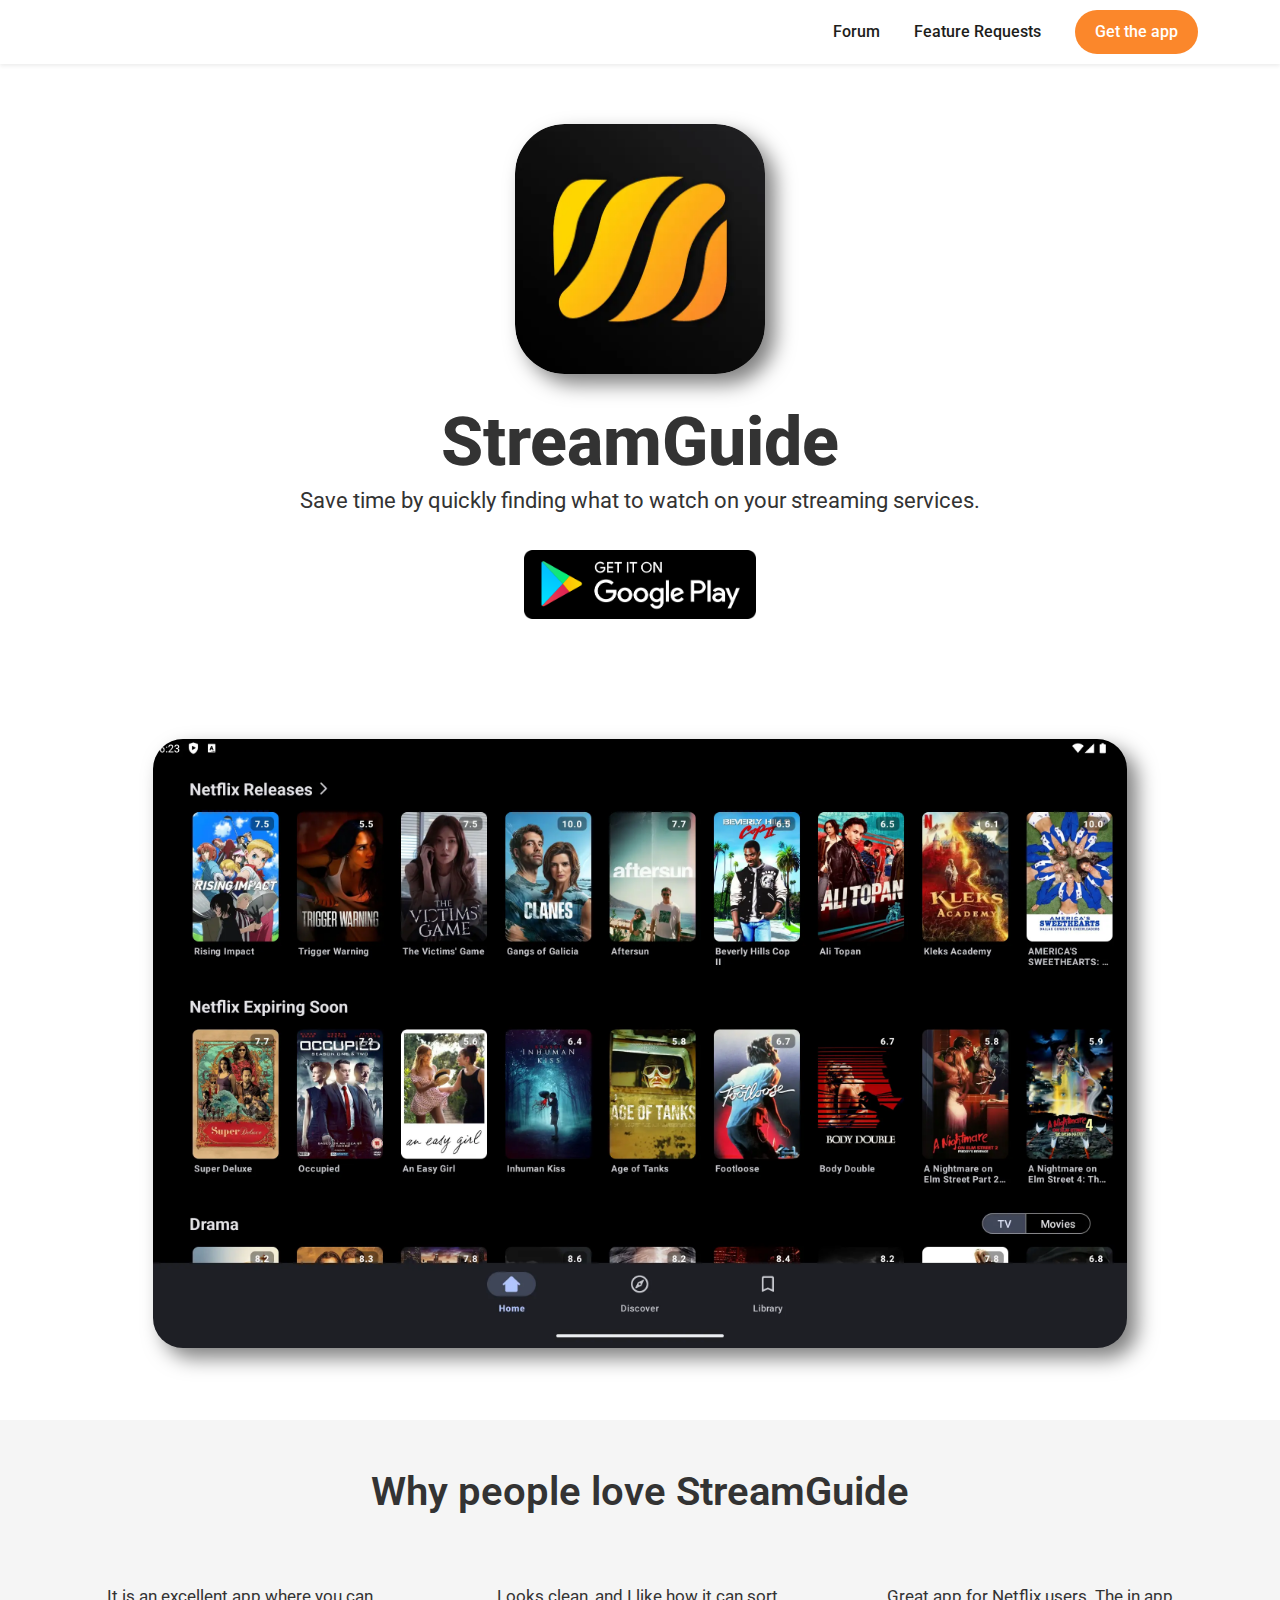
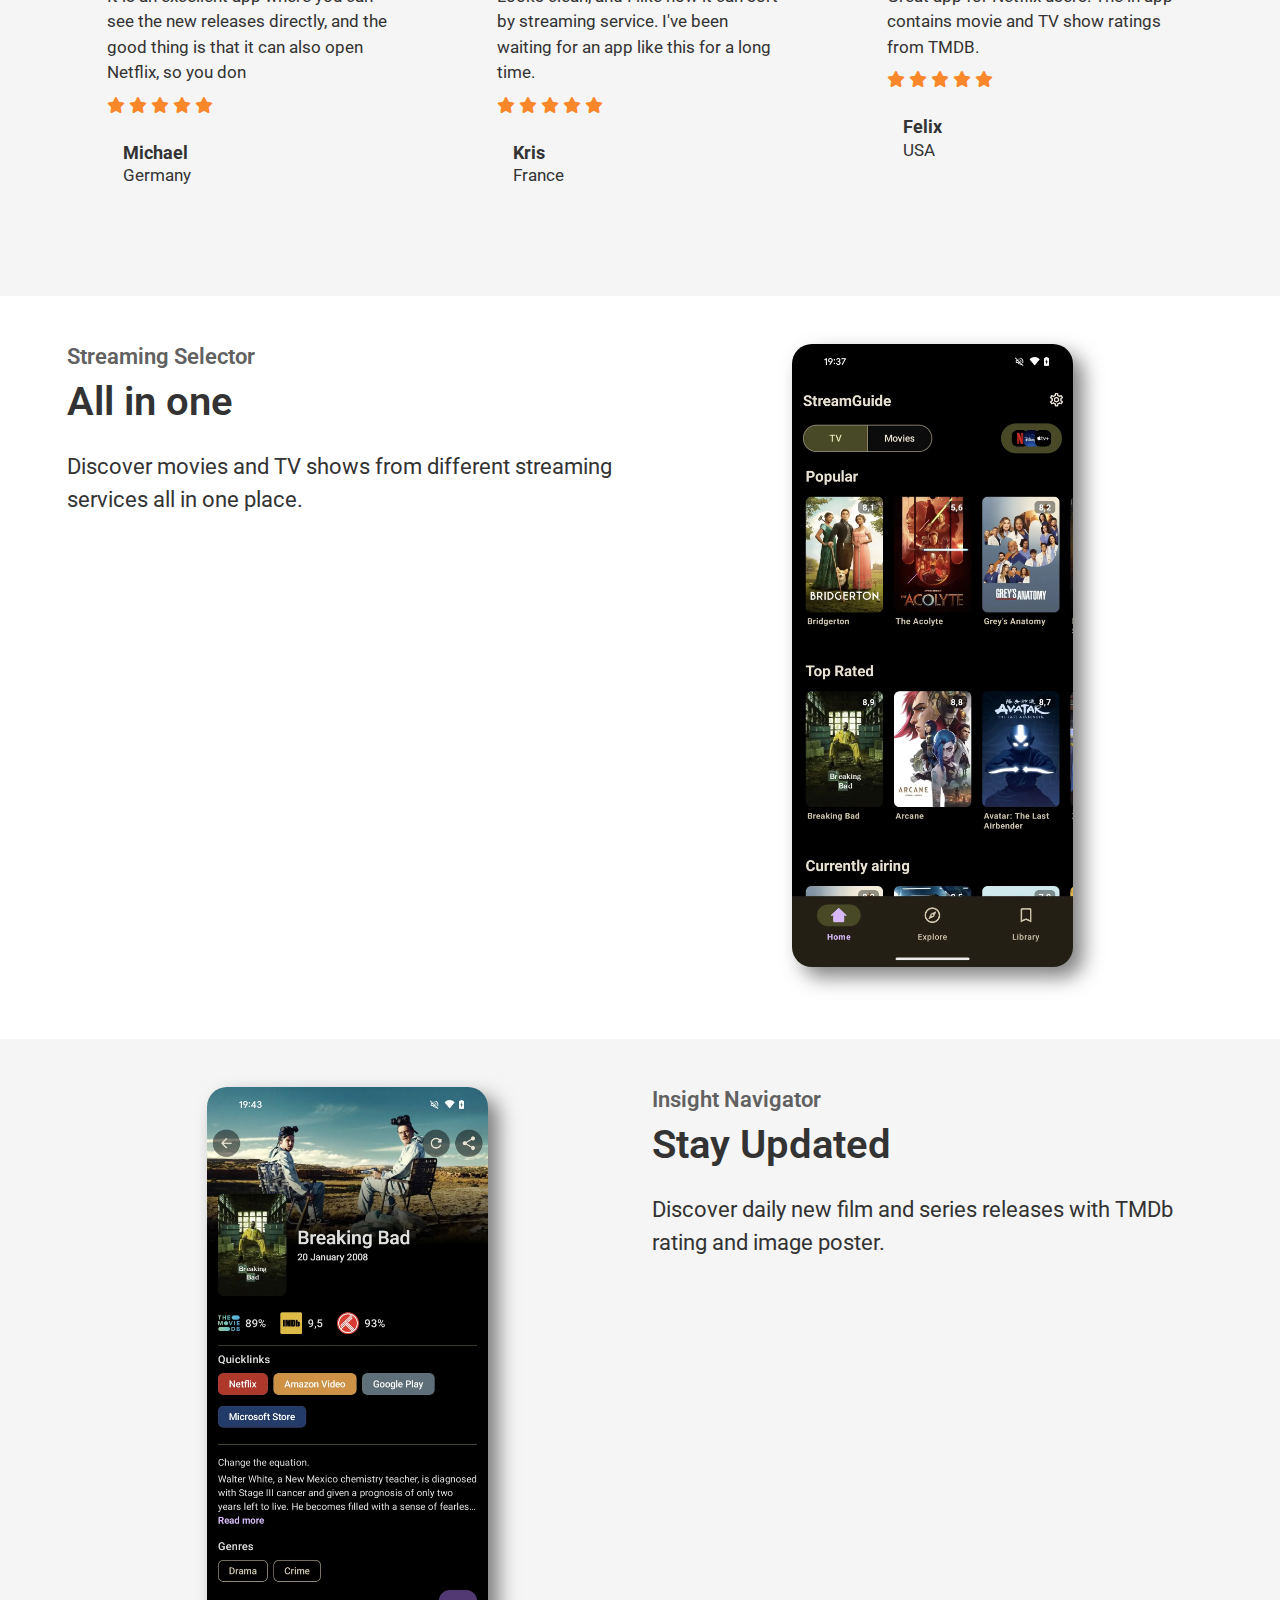
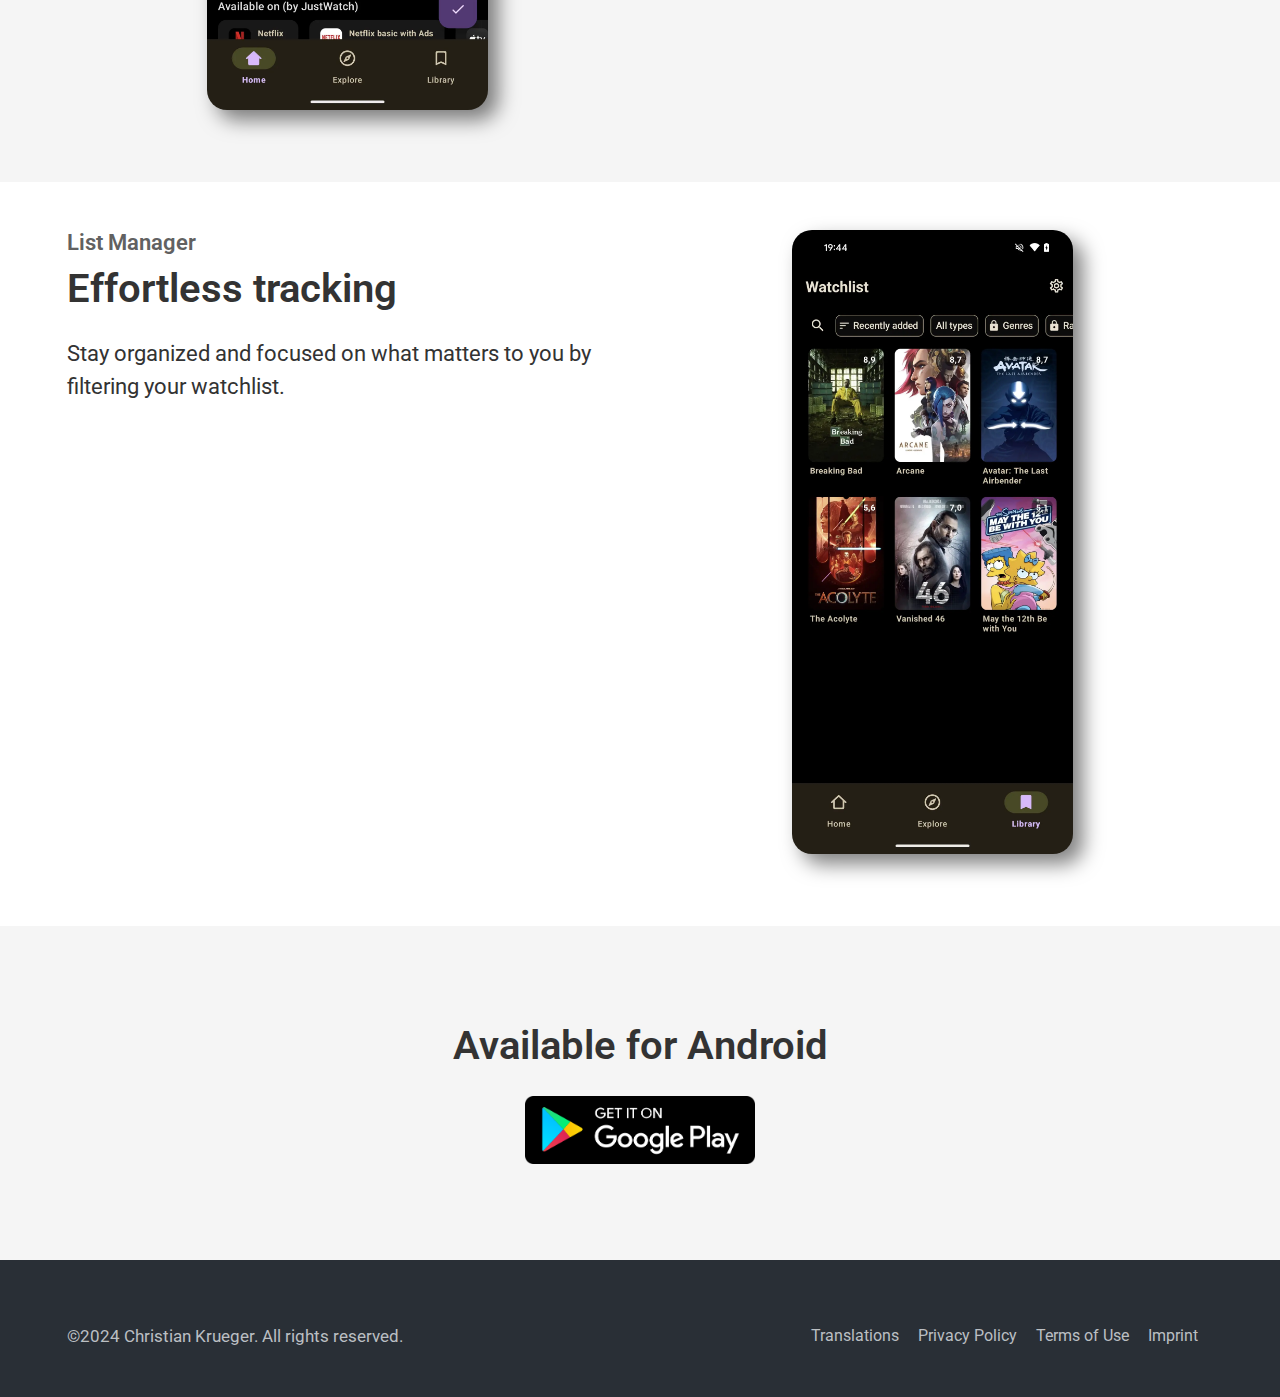
==== index.html @ 5e759420 "Initial commit" ====
<!DOCTYPE html>
<html lang="en">
<head>
    <meta charset="utf-8">
    <meta name="viewport" content="width=device-width, initial-scale=1">
    <meta name="author" content="Christian Krueger">

    <!-- Primary Meta Tags -->
    <title>StreamGuide: Movies & TV Shows</title>
    <meta name="description"
          content="Save time by quickly finding what to watch on your streaming services.">

    <!-- Open Graph / Facebook -->
    <meta property="og:type" content="website">
    <meta property="og:url" content="https://streamguide.app/">
    <meta property="og:title"
          content="Moviebase - Discover, find and track movies & TV shows for Android.">
    <meta property="og:description"
          content="Save time by quickly finding what to watch on your streaming services.">
    <meta property="og:image" content="https://streamguide.app/img/social.png">

    <!-- Twitter -->
    <meta property="twitter:card" content="summary_large_image">
    <meta property="twitter:url" content="https://streamguide.app/">
    <meta property="twitter:site" content="@MoviebaseApp">
    <meta property="twitter:title"
          content="StreamGuide: Movies & TV Shows">
    <meta property="twitter:description"
          content="Save time by quickly finding what to watch on your streaming services.">
    <meta property="twitter:image" content="https://streamguide.app/img/social.png">

    <link rel="icon" type="image/x-icon" href="img/favicon.png">
    <link rel="stylesheet"
          href="https://cdnjs.cloudflare.com/ajax/libs/font-awesome/6.5.1/css/all.min.css"/>
    <link rel="stylesheet"
          href="https://cdn.jsdelivr.net/npm/bootstrap@5.3.3/dist/css/bootstrap.min.css">
    <link rel="stylesheet" href="css/animate.css"/>
    <link rel="stylesheet" href="css/style.css">
    <link rel="manifest" href="./manifest.json"/>
</head>
<body>

<!-------------------------------------------------- menubar section ------------------------------------------->
<header class="header shadow-sm">
    <div class="container">
        <div class="header-main">
            <a href="">
                <div class="logo d-flex align-items-center">
<!--                    <img src="img/logo_streamguide.webp" alt="">-->
<!--                    <h3 class="ps-2">StreamGuide</h3>-->
                </div>
            </a>

            <div class="open-nav-menu">
                <img src="img/menu.svg" alt="menu">
            </div>

            <div class="menu-overlay">
            </div>

            <nav class="nav-menu">
                <div class="close-nav-menu">
                    <img src="img/close.svg" alt="close">
                </div>

                <ul class="menu">
                    <li class="menu-item">
                        <a href="https://forum.moviebase.app/">Forum</a>
                    </li>
                    <li class="menu-item">
                        <a href="https://moviebase.canny.io/streamguide">Feature Requests</a>
                    </li>
                    <li class="menu-item get_apps">
                        <a href="https://play.google.com/store/apps/details?id=app.streamguide&utm_source=website&referrer=utm_source%3Dwebsite&utm_source=website">Get
                            the app</a>
                    </li>
                </ul>
            </nav>
        </div>
    </div>
    <button class="install-button" style="display: none;">Install App</button>
</header>


<!-------------------------------------------------- intro section ------------------------------------------->
<section>
    <div class="app_area">
        <div class="container">
            <div class="apps_hero">
                <div class="apps_content text-center">
                    <div class="app_logo">
                        <img class="" src="img/logo_streamguide.webp" alt="Moviebase Android icon logo" width="250" height="250">
                    </div>
                    <div class="intro_content">
                        <h1 class="py-1">StreamGuide</h1>
                        <h5 class="pb-3">Save time by quickly finding what to watch on your
                            streaming services.</h5>
                    </div>
                    <div class="iso_button">
                        <a target="_blank"
                           href="https://play.google.com/store/apps/details?id=app.streamguide&utm_source=website&referrer=utm_source%3Dwebsite">
                            <img src="img/google_play.webp" alt="Google Play Store banner">
                        </a>
                    </div>
                </div>
            </div>
        </div>
    </div>
</section>


<!-------------------------------------------------- feature promotion ------------------------------------------->
<section>
    <div class="feature_promotion pb-5">
        <div class="container">
            <div class="apps_content text-center pb-4">
                <div class="promotion_screenshot">
                    <img class="" src="img/screenshot_promotion.webp"
                         alt="Tablet preview of the explore TV show page">
                </div>
            </div>
        </div>
    </div>
</section>

<!-------------------------------------------------- reviews section ------------------------------------------->
<section class="secondary_background">
    <div class="reviews py-5">
        <div class="container">
            <div class="headline text-center pb-2">
                <h4>Why people love StreamGuide</h4>
            </div>
            <div class="row pb-4">
                <div class="col-md-4">
                    <div class="review_content">
                        <p>It is an excellent app where you can see the new releases directly,
                            and the good thing is that it can also open Netflix, so you don</p>
                        <div class="rating pt-2">
                            <i class="fa-solid fa-star"></i>
                            <i class="fa-solid fa-star"></i>
                            <i class="fa-solid fa-star"></i>
                            <i class="fa-solid fa-star"></i>
                            <i class="fa-solid fa-star"></i>
                        </div>
                        <div class="profile_name d-flex pt-4">
                            <!--                            <div class="profile">-->
                            <!--                                <img src="img/testimonial-1.webp" alt="User testimonial avatar">-->
                            <!--                            </div>-->
                            <div class="common_title3 ps-3">
                                <h4>Michael</h4>
                                <p>Germany</p>
                            </div>
                        </div>
                    </div>
                </div>
                <div class="col-md-4">
                    <div class="review_content">
                        <p>Looks clean, and I like how it can sort by streaming service. I've been waiting for an app like this for a long time.</p>
                        <div class="rating pt-2">
                            <i class="fa-solid fa-star"></i>
                            <i class="fa-solid fa-star"></i>
                            <i class="fa-solid fa-star"></i>
                            <i class="fa-solid fa-star"></i>
                            <i class="fa-solid fa-star"></i>
                        </div>
                        <div class="profile_name d-flex pt-4">
                            <!--                            <div class="profile">-->
                            <!--                                <img src="img/testimonial-2.webp" alt="User testimonial avatar">-->
                            <!--                            </div>-->
                            <div class="common_title3 ps-3">
                                <h4>Kris</h4>
                                <p>France</p>
                            </div>
                        </div>
                    </div>
                </div>
                <div class="col-md-4">
                    <div class="review_content">
                        <p>Great app for Netflix users.
                            The in app contains movie and TV show ratings from TMDB.</p>
                        <div class="rating pt-2">
                            <i class="fa-solid fa-star"></i>
                            <i class="fa-solid fa-star"></i>
                            <i class="fa-solid fa-star"></i>
                            <i class="fa-solid fa-star"></i>
                            <i class="fa-solid fa-star"></i>
                        </div>
                        <div class="profile_name d-flex pt-4">
                            <!--                            <div class="profile">-->
                            <!--                                <img src="img/testimonial-3.webp" alt="User testimonial avatar">-->
                            <!--                            </div>-->
                            <div class="common_title3 ps-3">
                                <h4>Felix</h4>
                                <p>USA</p>
                            </div>
                        </div>
                    </div>
                </div>
            </div>
        </div>
    </div>
</section>

<!-------------------------------------------------- feature 1 section ------------------------------------------->
<section>
    <div class="feature_area py-5">
        <div class="container">
            <div class="row pb-4">
                <div class="col-md-6">
                    <h5 class="label pb-2">Streaming Selector</h5>
                    <div class="headline pb-4">
                        <h4>All in one</h4>
                    </div>
                    <p>Discover movies and TV shows from different streaming services all in one place.</p>
                </div>
                <div class="feature_screenshot col-md-6">
                    <img src="img/screenshot_feature1.webp" alt="Preview of movie details page"/>
                </div>
            </div>
        </div>
    </div>
</section>

<!-------------------------------------------------- feature 2 section ------------------------------------------->
<section class="secondary_background">
    <div class="feature_area py-5">
        <div class="container">
            <div class="row pb-4">
                <div class="feature_screenshot col-md-6">
                    <img src="img/screenshot_feature2.webp"
                         alt="Preview of the TV episode progress page"/>
                </div>
                <div class="col-md-6">
                    <h5 class="label pb-2">Insight Navigator</h5>
                    <div class="headline pb-4">
                        <h4>Stay Updated</h4>
                    </div>
                    <p>Discover daily new film and series releases with TMDb rating and image poster.</p>
                </div>
            </div>
        </div>
    </div>
</section>

<!-------------------------------------------------- feature 3 section ------------------------------------------->
<section>
    <div class="feature_area py-5">
        <div class="container">
            <div class="row pb-4">
                <div class="col-md-6">
                    <h5 class="label pb-2">List Manager</h5>
                    <div class="headline pb-4">
                        <h4>Effortless tracking</h4>
                    </div>
                    <p>Stay organized and focused on what matters to you by filtering your watchlist.</p>
                </div>
                <div class="feature_screenshot col-md-6">
                    <img src="img/screenshot_feature3.webp"
                         alt="Preview of the watchlist management page"/>
                </div>
            </div>
        </div>
    </div>
</section>

<!-------------------------------------------------- remainder section ------------------------------------------->
<section class="secondary_background">
    <div class="app_area py-5">
        <div class="container">
            <div class="row">
                <div class="col-md-12">
                    <div class="headline text-center pb-3 py-5">
                        <h4>Available for Android</h4>
                    </div>
                    <div class="remainder text-center pb-5">
                        <a target="_blank"
                           href="https://play.google.com/store/apps/details?id=app.streamguide&utm_source=website&referrer=utm_source%3Dwebsite">
                            <img src="img/google_play.webp" alt="Google Play Store download banner">
                        </a>
                    </div>
                </div>
            </div>
        </div>
    </div>
</section>


<!-------------------------------------------------- footer section ------------------------------------------->
<footer class="py-5">
    <div class="container">
        <div class="footer_content">
            <div class="row">
                <div class="col-md-4">
                    <div class="copyright pt-3">
                        <p>©2024 Christian Krueger. All rights reserved.</p>
                    </div>
                </div>
                <div class="col-md-8">
                    <div class="footer_menu pt-3">
                        <a href="https://crowdin.com/project/moviebase">Translations</a>
                        <a href="https://www.termsfeed.com/live/997eb585-2d8f-480c-ae4f-fe99a4d0c027">Privacy
                            Policy</a>
                        <a href="https://www.termsfeed.com/live/ab92839c-7341-4880-a7ad-0fff03f34826">Terms
                            of Use</a>
                        <a href="./imprint.html">Imprint</a>
                    </div>
                </div>
            </div>
        </div>
    </div>
</footer>

<script src="js/script.js"></script>
<script>
</script>
</body>
</html>
---- css/style.css ----
@import url('https://fonts.googleapis.com/css2?family=Roboto:ital,wght@0,100;0,300;0,400;0,500;0,700;0,900;1,100;1,300;1,400;1,500;1,700;1,900&display=swap');

body {
    line-height: 1.5;
    font-family: "Roboto", sans-serif;
    color: #333333;
    display: flex;
    flex-direction: column;
    min-height: 100vh;
}

h1, h2, h3, h4, h5, h5, a, p {
    margin: 0;
    padding: 0;
}

p {
    font-size: 17px;
    font-weight: 400;
}

body.hidden-scrolling {
    overflow-y: hidden;
}

* {
    margin: 0;
    box-sizing: border-box;
}

.container {
    max-width: 1170px;
    margin: auto;
}

ul {
    list-style: none;
    margin: 0;
    padding: 0;
}

a {
    text-decoration: none;
}

/*header*/
.header {
    background-color: #ffffff;
}

.header.sticky {
    position: fixed;
    top: 0;
    width: 100%;
    z-index: 1000;
}

.header-main {
    display: flex;
    justify-content: space-between;
    align-items: center;
    padding: 10px 0;
}

.header .logo {
    padding: 0px;
}

.logo img {
    width: 40px;
}

.logo h3 {
    font-size: 22px;
    font-weight: 700;
    color: #000;
}

.primary_button {
    width: auto;
    display: inline-block;
    background: #FB872B;
    padding: 15px 80px;
    font-weight: 500;
    border-radius: 25px;
    transition: 0.2s;
}

.primary_button:hover {
    background: #1d1d1b;
}

.primary_button a {
    color: #fff !important;
}

.header .nav-menu {
    padding: 0 15px;
}

.header .menu > .menu-item {
    display: inline-block;
    margin-left: 30px;
    position: relative;
}

.header .menu > .menu-item > a {
    display: block;
    font-size: 16px;
    color: #1d1d1b;
    font-weight: 500;
    transition: all 0.3s ease;
}

li.menu-item.get_apps {
    background: #FB872B;
    padding: 10px 20px;
    font-weight: 500;
    border-radius: 25px;
    transition: 0.2s;
}

li.menu-item.get_apps:hover {
    background: #1d1d1b;
}

li.menu-item.get_apps a {
    color: #fff !important;
}

.header .menu > .menu-item > .sub-menu > .menu-item > a:hover,
.header .menu > .menu-item:hover > a {
    color: #FB872B;
}

.header .open-nav-menu {
    height: 48px;
    width: 48px;
    background-color: #ffffff;
    margin-right: 15px;
    cursor: pointer;
    display: none;
    align-items: center;
    justify-content: center;
}

.header .open-nav-menu img {
    width: 32px;
}

.header .close-nav-menu {
    height: 48px;
    width: 48px;
    background-color: #ffffff;
    margin: 0 0 15px 15px;
    cursor: pointer;
    display: none;
    align-items: center;
    justify-content: center;
}

.header .close-nav-menu img {
    width: 32px;
}

.header .menu-overlay {
    position: fixed;
    z-index: 999;
    background-color: rgba(0, 0, 0, 0.5);
    left: 0;
    top: 0;
    height: 100%;
    width: 100%;
    visibility: hidden;
    opacity: 0;
    transition: all 0.3s ease;
}

@media (max-width: 991px) {
    .header .menu-overlay.active {
        visibility: visible;
        opacity: 1;
    }

    .header .nav-menu {
        position: fixed;
        right: -280px;
        visibility: hidden;
        width: 280px;
        height: 100%;
        top: 0;
        overflow-y: auto;
        background-color: #ffffff;
        z-index: 1000;
        padding: 15px 0;
        transition: all 0.5s ease;
    }

    .menu {
        text-align: center;
    }

    .header .nav-menu.open {
        visibility: visible;
        right: 0px;
    }

    .header .menu > .menu-item {
        display: block;
        margin: 15px 0px;
    }

    .header .close-nav-menu,
    .header .open-nav-menu {
        display: flex;
    }

    .header .logo {
        padding: 0 15px;
    }
}

.intro_content {
    padding-top: 24px;
}

.apps_content {
    display: flex;
    align-items: center;
    justify-content: center;
    flex-direction: column;
    padding: 60px 0px;
}

.imprint_content {
    display: flex;
    align-items: start;
    justify-content: start;
    flex-direction: column;
    padding-top: 40px;
}

.app_logo img {
    filter: drop-shadow(10px 10px 10px rgba(0, 0, 0, 0.5));
    border-radius: 50px;
}

.promotion_screenshot img {
    filter: drop-shadow(10px 10px 10px rgba(0, 0, 0, 0.5));
    border-radius: 30px;
    width: 85%;
}

.feature_screenshot img {
    filter: drop-shadow(10px 10px 10px rgba(0, 0, 0, 0.5));
    border-radius: 20px;
}

.iso_button img {
    width: 40%;
    margin-top: 20px;
}

.remainder img {
    width: 20%;
    margin-top: 10px;
}

.download_link a {
    color: #333333;
    border: 2px solid #333333;
    border-radius: 25px;
    padding: 15px 60px;
    font-weight: 500;
    transition: 0.2s;
}

.download_link a:hover {
    background: #f5f5f5;
}

.apps_content h1 {
    font-weight: 800;
    font-size: 68px;
}

.apps_content h5 {
    font-weight: 400;
    font-size: 22px;
}

.app_area h5 {
    font-weight: 400;
    font-size: 22px;
}

.feature_content {
    padding: 30px;
    margin-top: 20px;
    height: 280px;
    display: flex;
    flex-direction: column;
    justify-content: center;
    align-items: center;
}

.feature_content {
    text-align: center;
}

.common_title2 h4 {
    font-weight: 600;
    font-size: 25px;
}

.feature_content i {
    font-size: 25px;
    color: #149ddd;
    width: 70px;
    height: 70px;
    background: #dff3fc;
    display: flex;
    justify-content: center;
    align-items: center;
    border-radius: 24px;
    transition: all 0.3s ease-in-out;
    box-shadow: 0 25px 50px -10px rgba(100, 44, 0, .07);
}

.feature_area img {
    display: block;
    margin-left: auto;
    margin-right: auto;
    width: 50%;
}

.feature_area p {
    font-weight: 400;
    font-size: 22px;
}

.headline h4 {
    font-weight: 600;
    font-size: 40px;
}

.label {
    font-weight: 600;
    font-size: 22px;
    color: #616161;
}

.secondary_background {
    background-color: #F5F5F5FF;
}

.review_content {
    padding: 30px 40px 35px;
    /*border-radius: 24px;*/
    /*background-color: #fff;*/
    margin-top: 30px;
}

.rating i {
    color: #FB872B;
}

.common_title3 h4 {
    font-size: 18px;
    font-weight: 700;
}

.profile img {
    width: 50px;
    height: 50px;
    margin-right: 16px;
    border-radius: 50%;
    box-shadow: 0 15px 30px -10px rgba(100, 44, 0, .07);
    object-fit: cover;
}

footer {
    background: #292f36;
    color: #BBBFC3;
    clear: both;
    position: relative;
    margin-top: auto;
}

.footer_menu {
    text-align: right;
}

.footer_menu a {
    color: #BBBFC3;
    padding-right: 15px;
}

@media (max-width: 991px) {
    .apps_content h1 {
        font-size: 45px;
    }

    .headline h4 {
        font-size: 33px;
    }

    .iso_button img {
        width: 40%;
    }

    .promotion_screenshot img {
        width: 85%;
    }

    .remainder img {
        width: 30%;
    }

    .feature_content {
        height: 250px;
    }

    footer {
        text-align: center !important;
    }

    .footer_menu {
        text-align: center;
    }

    .feature_content i {
        font-size: 18px;
        width: 50px;
        height: 50px;
    }

    .feature_area .label {
        padding-top: 20px;
    }

    .feature_area p {
        padding-bottom: 20px;
    }

    li.menu-item.get_apps {
        background: #ffffff;
        padding: 0px;
        border-radius: 25px;
        transition: 0.2s;
    }

    li.menu-item.get_apps:hover {
        background: #ffffff;
    }

    li.menu-item.get_apps a {
        color: #1d1d1b !important;
    }

    li.menu-item.get_apps a:hover {
        color: #FB872B !important;
    }
}

.faq_area .accordion {
    background-color: white;
    color: rgba(0, 0, 0, 0.8);
    cursor: pointer;
    width: 100%;
    padding: 1rem 1rem;
    border: none;
    outline: none;
    transition: 0.4s;
    display: flex;
    justify-content: space-between;
    align-items: center;
    font-weight: bold;
}

.faq_area .accordion i {
    font-size: 1.4rem;
}

.faq_area .active,
.accordion:hover {
    background-color: #F5F5F5FF;
}

.faq_area .pannel {
    padding: 0 2rem 2.5rem 2rem;
    background-color: white;
    overflow: hidden;
    background-color: #F5F5F5FF;
    display: none;
}

.faq_area a {
    text-decoration: underline;
    color: #FB872B
}

.faq_area .pannel p {
    color: rgba(0, 0, 0, 0.7);
    line-height: 1.4;
}

.faq_area .faq {
    border: 1px solid rgba(0, 0, 0, 0.2);
    margin: 10px 0;
}

.faq_area .faq.active {
    border: none;
}

.not_found_area h1 {
    padding-top: 60px;
    font-weight: 800;
    font-size: 92px;
}

.not_found_area h5 {
    font-weight: 400;
    font-size: 22px;
}

.not_found_area .primary_button {
    margin-top: 40px;
}
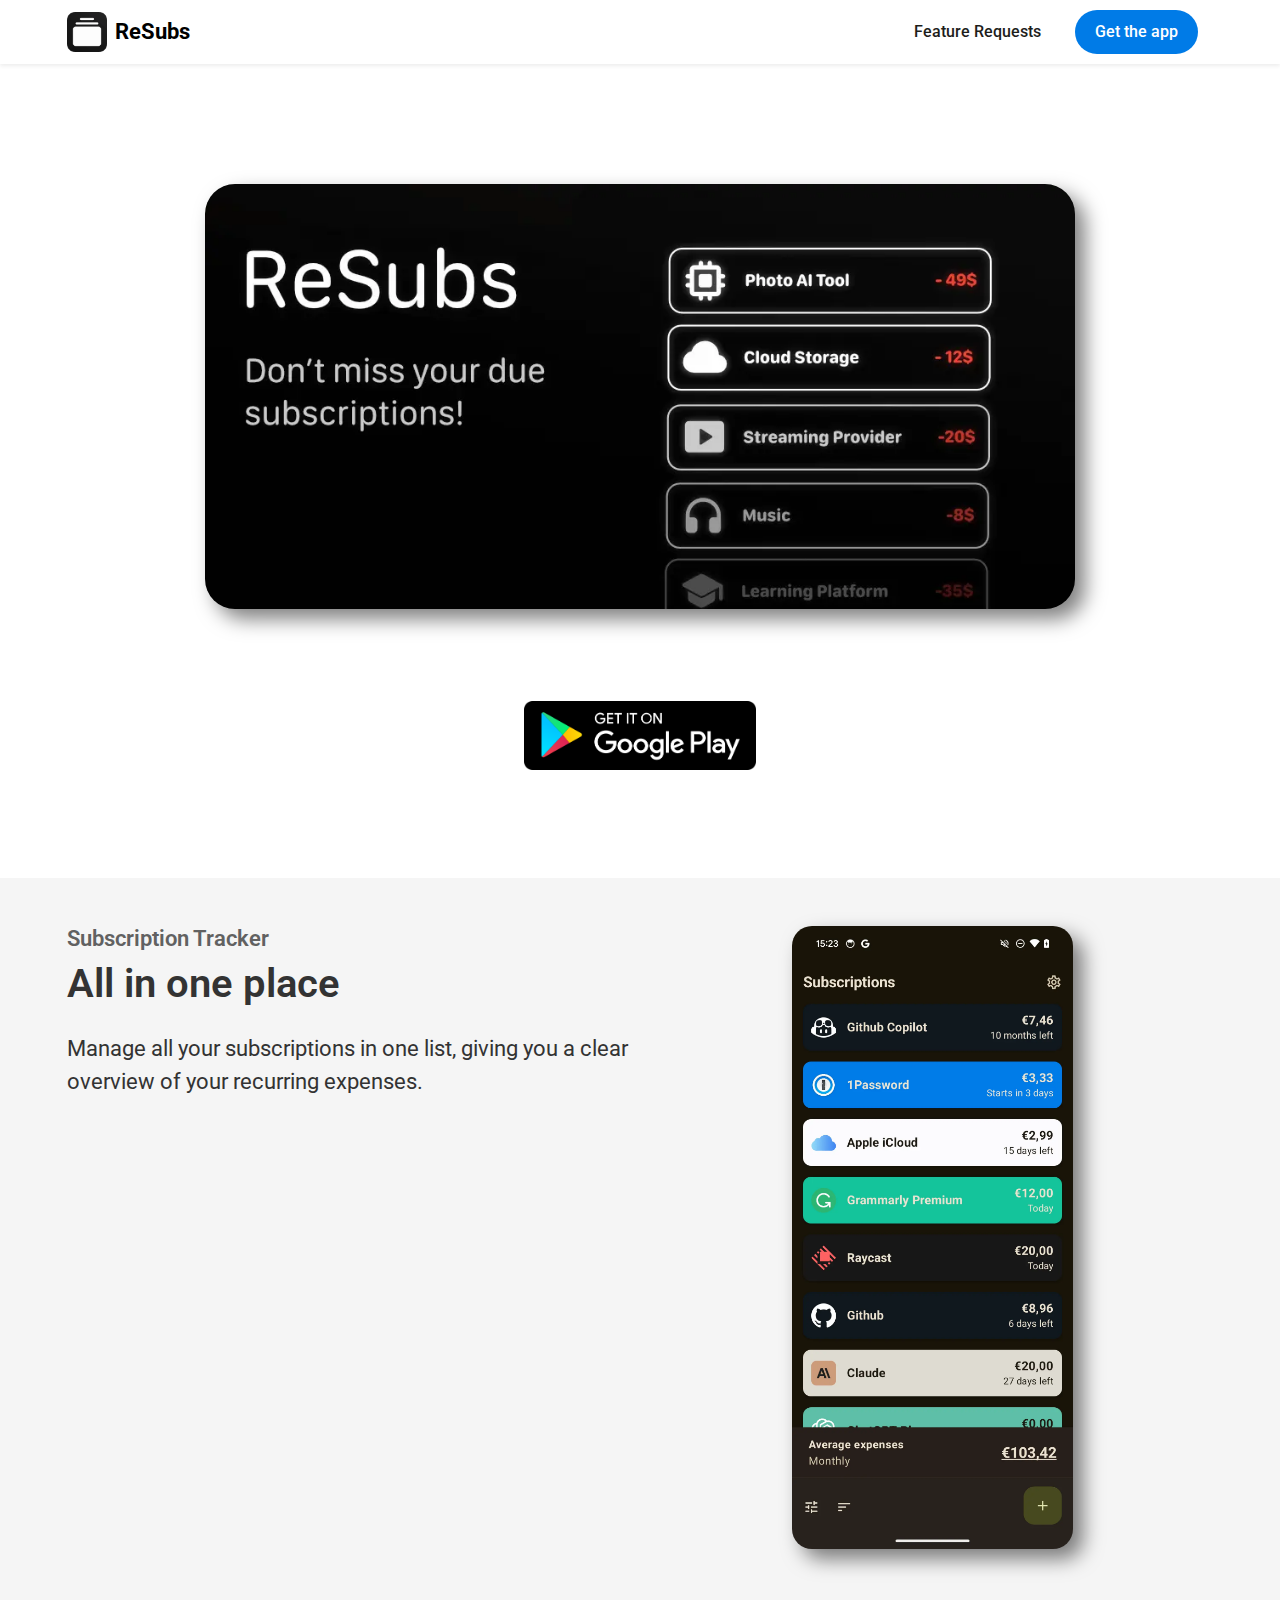
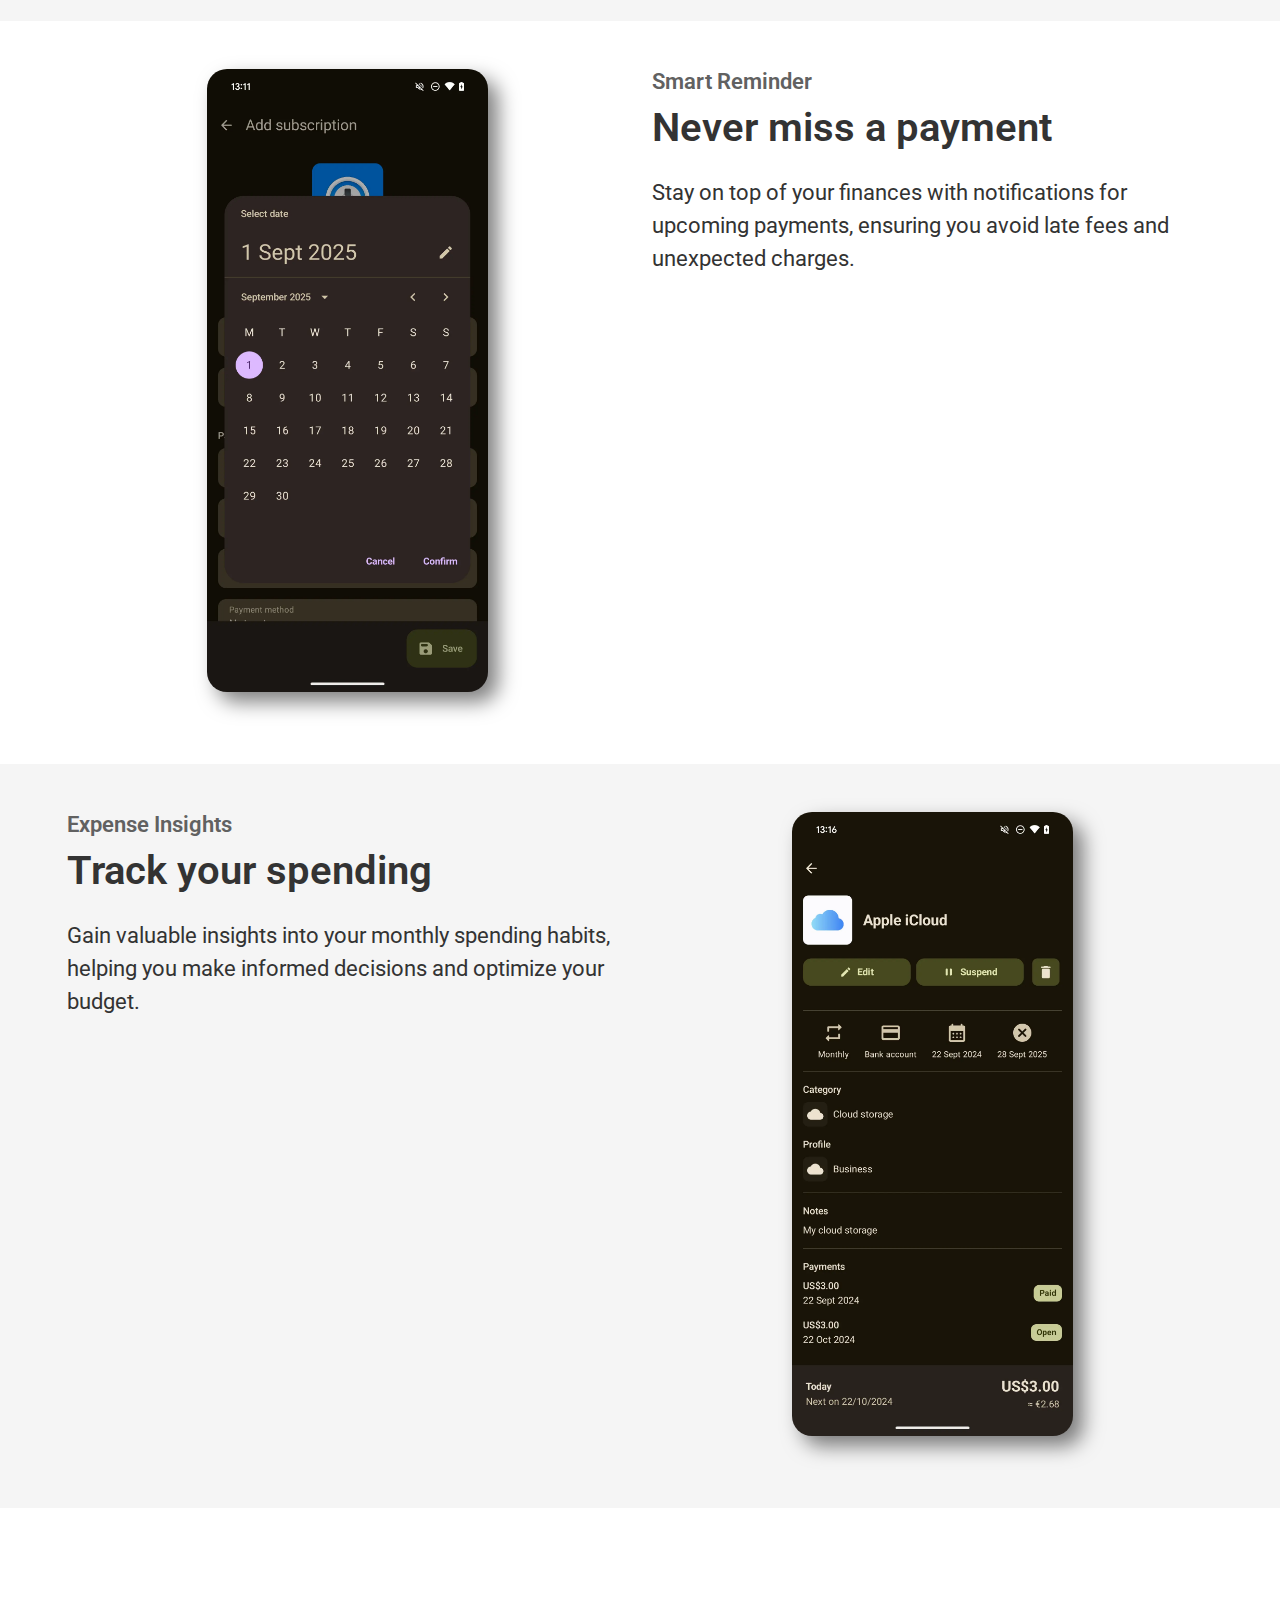
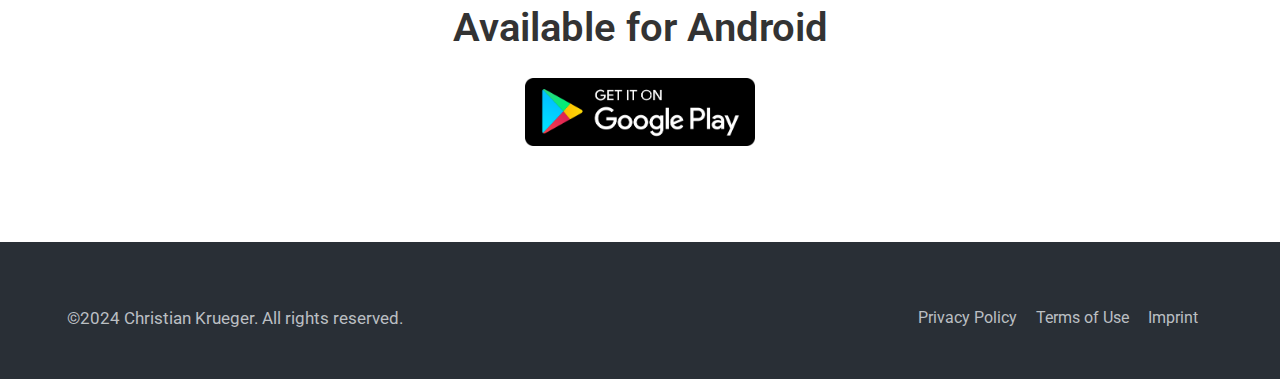
==== commit b3d61e6f: "Change website to ReSubs" ====
--- a/index.html
+++ b/index.html
@@ -6,28 +6,28 @@
     <meta name="author" content="Christian Krueger">
 
     <!-- Primary Meta Tags -->
-    <title>StreamGuide: Movies & TV Shows</title>
+    <title>Resubs: Subscription Manager</title>
     <meta name="description"
-          content="Save time by quickly finding what to watch on your streaming services.">
+          content="Easily manage and track all your subscriptions in one place.">
 
     <!-- Open Graph / Facebook -->
     <meta property="og:type" content="website">
-    <meta property="og:url" content="https://streamguide.app/">
+    <meta property="og:url" content="https://resubs.app/">
     <meta property="og:title"
-          content="Moviebase - Discover, find and track movies & TV shows for Android.">
+          content="ReSubs - Subscription Manager for Android">
     <meta property="og:description"
-          content="Save time by quickly finding what to watch on your streaming services.">
-    <meta property="og:image" content="https://streamguide.app/img/social.png">
+          content="Easily manage and track all your subscriptions in one place.">
+    <meta property="og:image" content="https://resubs.app/img/social.png">
 
     <!-- Twitter -->
     <meta property="twitter:card" content="summary_large_image">
-    <meta property="twitter:url" content="https://streamguide.app/">
-    <meta property="twitter:site" content="@MoviebaseApp">
+    <meta property="twitter:url" content="https://resubs.app/">
+    <meta property="twitter:site" content="@ReSubsApp">
     <meta property="twitter:title"
-          content="StreamGuide: Movies & TV Shows">
+          content="ReSubs: Subscription Manager">
     <meta property="twitter:description"
-          content="Save time by quickly finding what to watch on your streaming services.">
-    <meta property="twitter:image" content="https://streamguide.app/img/social.png">
+          content="Easily manage and track all your subscriptions in one place.">
+    <meta property="twitter:image" content="https://resubs.app/img/social.png">
 
     <link rel="icon" type="image/x-icon" href="img/favicon.png">
     <link rel="stylesheet"
@@ -46,8 +46,8 @@
         <div class="header-main">
             <a href="">
                 <div class="logo d-flex align-items-center">
-<!--                    <img src="img/logo_streamguide.webp" alt="">-->
-<!--                    <h3 class="ps-2">StreamGuide</h3>-->
+                   <img src="img/logo.webp" alt="">
+                   <h3 class="ps-2">ReSubs</h3>
                 </div>
             </a>
 
@@ -65,13 +65,10 @@
 
                 <ul class="menu">
                     <li class="menu-item">
-                        <a href="https://forum.moviebase.app/">Forum</a>
-                    </li>
-                    <li class="menu-item">
-                        <a href="https://moviebase.canny.io/streamguide">Feature Requests</a>
+                        <a href="https://insigh.to/b/resubs">Feature Requests</a>
                     </li>
                     <li class="menu-item get_apps">
-                        <a href="https://play.google.com/store/apps/details?id=app.streamguide&utm_source=website&referrer=utm_source%3Dwebsite&utm_source=website">Get
+                        <a href="https://play.google.com/store/apps/details?id=app.resubs&utm_source=website&referrer=utm_source%3Dwebsite&utm_source=website">Get
                             the app</a>
                     </li>
                 </ul>
@@ -88,17 +85,15 @@
         <div class="container">
             <div class="apps_hero">
                 <div class="apps_content text-center">
-                    <div class="app_logo">
-                        <img class="" src="img/logo_streamguide.webp" alt="Moviebase Android icon logo" width="250" height="250">
-                    </div>
-                    <div class="intro_content">
-                        <h1 class="py-1">StreamGuide</h1>
-                        <h5 class="pb-3">Save time by quickly finding what to watch on your
-                            streaming services.</h5>
-                    </div>
-                    <div class="iso_button">
+                    <div class="apps_content text-center pb-4">
+                        <div class="promotion_screenshot">
+                            <img class="" src="img/screenshot_promotion.webp"
+                                 alt="Promotion banner of the subscription tracker">
+                        </div>
+                    </div>
+                    <div class="iso_button mt-5 mb-5">
                         <a target="_blank"
-                           href="https://play.google.com/store/apps/details?id=app.streamguide&utm_source=website&referrer=utm_source%3Dwebsite">
+                           href="https://play.google.com/store/apps/details?id=app.resubs&utm_source=website&referrer=utm_source%3Dwebsite">
                             <img src="img/google_play.webp" alt="Google Play Store banner">
                         </a>
                     </div>
@@ -108,113 +103,20 @@
     </div>
 </section>
 
-
-<!-------------------------------------------------- feature promotion ------------------------------------------->
-<section>
-    <div class="feature_promotion pb-5">
-        <div class="container">
-            <div class="apps_content text-center pb-4">
-                <div class="promotion_screenshot">
-                    <img class="" src="img/screenshot_promotion.webp"
-                         alt="Tablet preview of the explore TV show page">
-                </div>
-            </div>
-        </div>
-    </div>
-</section>
-
-<!-------------------------------------------------- reviews section ------------------------------------------->
+<!-------------------------------------------------- feature 1 section ------------------------------------------->
 <section class="secondary_background">
-    <div class="reviews py-5">
-        <div class="container">
-            <div class="headline text-center pb-2">
-                <h4>Why people love StreamGuide</h4>
-            </div>
-            <div class="row pb-4">
-                <div class="col-md-4">
-                    <div class="review_content">
-                        <p>It is an excellent app where you can see the new releases directly,
-                            and the good thing is that it can also open Netflix, so you don</p>
-                        <div class="rating pt-2">
-                            <i class="fa-solid fa-star"></i>
-                            <i class="fa-solid fa-star"></i>
-                            <i class="fa-solid fa-star"></i>
-                            <i class="fa-solid fa-star"></i>
-                            <i class="fa-solid fa-star"></i>
-                        </div>
-                        <div class="profile_name d-flex pt-4">
-                            <!--                            <div class="profile">-->
-                            <!--                                <img src="img/testimonial-1.webp" alt="User testimonial avatar">-->
-                            <!--                            </div>-->
-                            <div class="common_title3 ps-3">
-                                <h4>Michael</h4>
-                                <p>Germany</p>
-                            </div>
-                        </div>
-                    </div>
-                </div>
-                <div class="col-md-4">
-                    <div class="review_content">
-                        <p>Looks clean, and I like how it can sort by streaming service. I've been waiting for an app like this for a long time.</p>
-                        <div class="rating pt-2">
-                            <i class="fa-solid fa-star"></i>
-                            <i class="fa-solid fa-star"></i>
-                            <i class="fa-solid fa-star"></i>
-                            <i class="fa-solid fa-star"></i>
-                            <i class="fa-solid fa-star"></i>
-                        </div>
-                        <div class="profile_name d-flex pt-4">
-                            <!--                            <div class="profile">-->
-                            <!--                                <img src="img/testimonial-2.webp" alt="User testimonial avatar">-->
-                            <!--                            </div>-->
-                            <div class="common_title3 ps-3">
-                                <h4>Kris</h4>
-                                <p>France</p>
-                            </div>
-                        </div>
-                    </div>
-                </div>
-                <div class="col-md-4">
-                    <div class="review_content">
-                        <p>Great app for Netflix users.
-                            The in app contains movie and TV show ratings from TMDB.</p>
-                        <div class="rating pt-2">
-                            <i class="fa-solid fa-star"></i>
-                            <i class="fa-solid fa-star"></i>
-                            <i class="fa-solid fa-star"></i>
-                            <i class="fa-solid fa-star"></i>
-                            <i class="fa-solid fa-star"></i>
-                        </div>
-                        <div class="profile_name d-flex pt-4">
-                            <!--                            <div class="profile">-->
-                            <!--                                <img src="img/testimonial-3.webp" alt="User testimonial avatar">-->
-                            <!--                            </div>-->
-                            <div class="common_title3 ps-3">
-                                <h4>Felix</h4>
-                                <p>USA</p>
-                            </div>
-                        </div>
-                    </div>
-                </div>
-            </div>
-        </div>
-    </div>
-</section>
-
-<!-------------------------------------------------- feature 1 section ------------------------------------------->
-<section>
     <div class="feature_area py-5">
         <div class="container">
             <div class="row pb-4">
                 <div class="col-md-6">
-                    <h5 class="label pb-2">Streaming Selector</h5>
+                    <h5 class="label pb-2">Subscription Tracker</h5>
                     <div class="headline pb-4">
-                        <h4>All in one</h4>
-                    </div>
-                    <p>Discover movies and TV shows from different streaming services all in one place.</p>
+                        <h4>All in one place</h4>
+                    </div>
+                    <p>Manage all your subscriptions in one list, giving you a clear overview of your recurring expenses.</p>
                 </div>
                 <div class="feature_screenshot col-md-6">
-                    <img src="img/screenshot_feature1.webp" alt="Preview of movie details page"/>
+                    <img src="img/screenshot_feature1.webp" alt="Preview of subscription list"/>
                 </div>
             </div>
         </div>
@@ -222,20 +124,20 @@
 </section>
 
 <!-------------------------------------------------- feature 2 section ------------------------------------------->
-<section class="secondary_background">
+<section>
     <div class="feature_area py-5">
         <div class="container">
             <div class="row pb-4">
                 <div class="feature_screenshot col-md-6">
                     <img src="img/screenshot_feature2.webp"
-                         alt="Preview of the TV episode progress page"/>
+                         alt="Preview of get reminders for the recurring payments"/>
                 </div>
                 <div class="col-md-6">
-                    <h5 class="label pb-2">Insight Navigator</h5>
+                    <h5 class="label pb-2">Smart Reminder</h5>
                     <div class="headline pb-4">
-                        <h4>Stay Updated</h4>
-                    </div>
-                    <p>Discover daily new film and series releases with TMDb rating and image poster.</p>
+                        <h4>Never miss a payment</h4>
+                    </div>
+                    <p>Stay on top of your finances with notifications for upcoming payments, ensuring you avoid late fees and unexpected charges.</p>
                 </div>
             </div>
         </div>
@@ -243,20 +145,20 @@
 </section>
 
 <!-------------------------------------------------- feature 3 section ------------------------------------------->
-<section>
+<section class="secondary_background">
     <div class="feature_area py-5">
         <div class="container">
             <div class="row pb-4">
                 <div class="col-md-6">
-                    <h5 class="label pb-2">List Manager</h5>
+                    <h5 class="label pb-2">Expense Insights</h5>
                     <div class="headline pb-4">
-                        <h4>Effortless tracking</h4>
-                    </div>
-                    <p>Stay organized and focused on what matters to you by filtering your watchlist.</p>
+                        <h4>Track your spending</h4>
+                    </div>
+                    <p>Gain valuable insights into your monthly spending habits, helping you make informed decisions and optimize your budget.</p>
                 </div>
                 <div class="feature_screenshot col-md-6">
                     <img src="img/screenshot_feature3.webp"
-                         alt="Preview of the watchlist management page"/>
+                         alt="Preview of the details page of the monthly expenses"/>
                 </div>
             </div>
         </div>
@@ -264,7 +166,7 @@
 </section>
 
 <!-------------------------------------------------- remainder section ------------------------------------------->
-<section class="secondary_background">
+<section>
     <div class="app_area py-5">
         <div class="container">
             <div class="row">
@@ -274,7 +176,7 @@
                     </div>
                     <div class="remainder text-center pb-5">
                         <a target="_blank"
-                           href="https://play.google.com/store/apps/details?id=app.streamguide&utm_source=website&referrer=utm_source%3Dwebsite">
+                           href="https://play.google.com/store/apps/details?id=app.resubs&utm_source=website&referrer=utm_source%3Dwebsite">
                             <img src="img/google_play.webp" alt="Google Play Store download banner">
                         </a>
                     </div>
@@ -297,7 +199,7 @@
                 </div>
                 <div class="col-md-8">
                     <div class="footer_menu pt-3">
-                        <a href="https://crowdin.com/project/moviebase">Translations</a>
+<!--                        <a href="https://crowdin.com/project/moviebase">Translations</a>-->
                         <a href="https://www.termsfeed.com/live/997eb585-2d8f-480c-ae4f-fe99a4d0c027">Privacy
                             Policy</a>
                         <a href="https://www.termsfeed.com/live/ab92839c-7341-4880-a7ad-0fff03f34826">Terms
--- a/css/style.css
+++ b/css/style.css
@@ -79,7 +79,7 @@
 .primary_button {
     width: auto;
     display: inline-block;
-    background: #FB872B;
+    background: #007BE7;
     padding: 15px 80px;
     font-weight: 500;
     border-radius: 25px;
@@ -113,7 +113,7 @@
 }
 
 li.menu-item.get_apps {
-    background: #FB872B;
+    background: #007BE7;
     padding: 10px 20px;
     font-weight: 500;
     border-radius: 25px;
@@ -527,4 +527,4 @@
 
 .not_found_area .primary_button {
     margin-top: 40px;
-}+}
